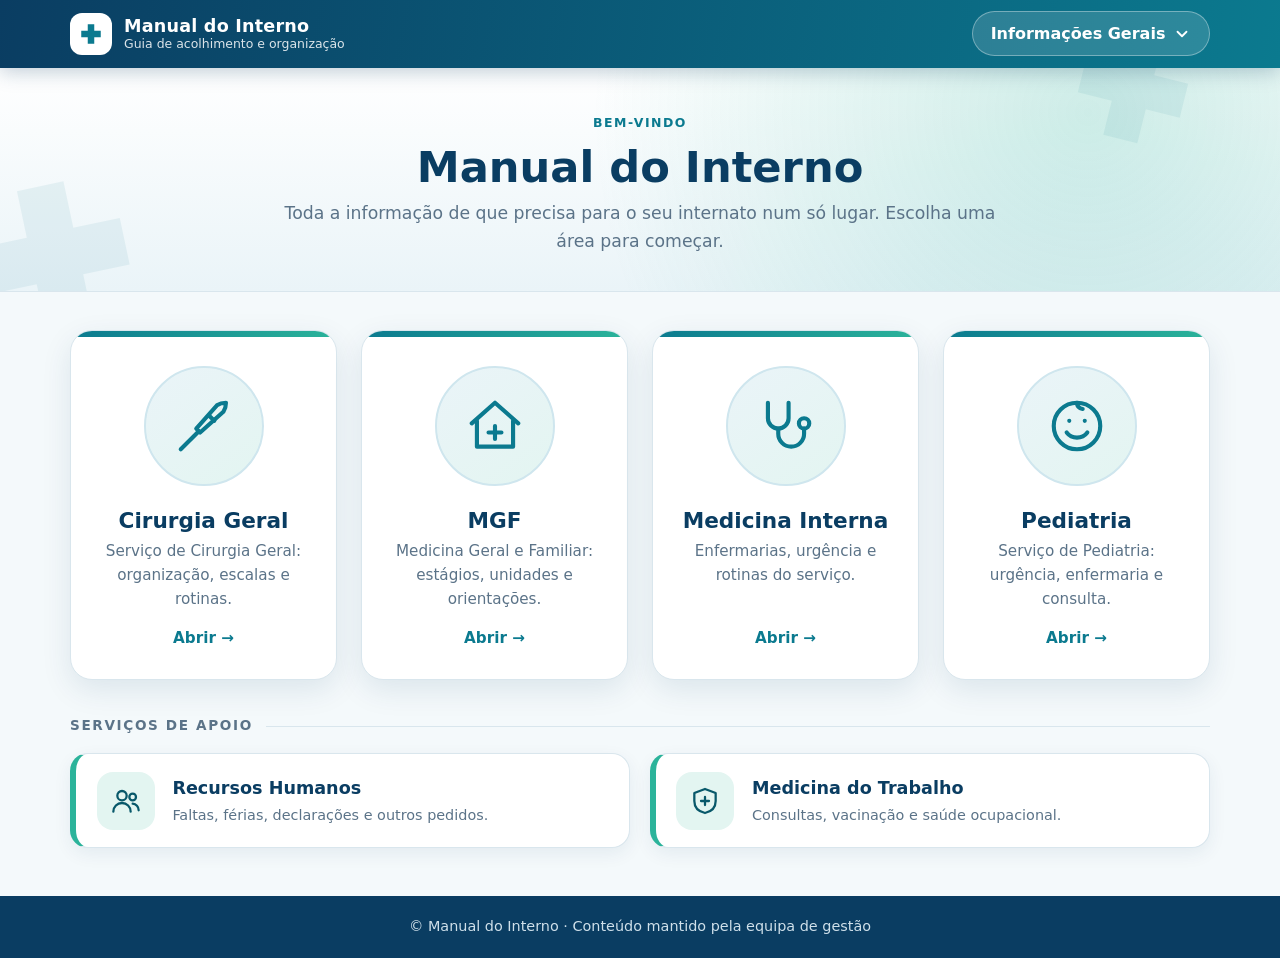
==== index.html @ 47768788 "Add files via upload" ====
<!DOCTYPE html>
<html lang="pt-PT">
<head>
  <meta charset="utf-8">
  <meta name="viewport" content="width=device-width, initial-scale=1">
  <title>Manual do Interno</title>
  <meta name="description" content="Manual do Interno – informação de acolhimento e organização para médicos internos.">
  <link rel="icon" href="assets/favicon.svg" type="image/svg+xml">
  <link rel="stylesheet" href="assets/style.css">
</head>
<body>
  <a class="skip" href="#app">Saltar para o conteúdo</a>

  <header class="topbar">
    <div class="topbar__inner">
      <a class="brand" href="#/" aria-label="Manual do Interno – página inicial">
        <span class="brand__logo" aria-hidden="true">
          <svg viewBox="0 0 24 24"><path d="M9 3h6v6h6v6h-6v6H9v-6H3V9h6z"/></svg>
        </span>
        <span class="brand__text">
          <strong id="brand-name">Manual do Interno</strong>
          <small id="brand-sub"></small>
        </span>
      </a>

      <nav class="menu" aria-label="Menu principal">
        <button class="menu__btn" id="menu-btn" type="button" aria-haspopup="true" aria-expanded="false" aria-controls="menu-list">
          Informações Gerais
          <svg viewBox="0 0 24 24" aria-hidden="true"><path d="M6 9l6 6 6-6"/></svg>
        </button>
        <ul class="menu__list" id="menu-list" hidden></ul>
      </nav>
    </div>
  </header>

  <main id="app" tabindex="-1">
    <p class="loading">A carregar…</p>
  </main>

  <footer class="footer">
    <div class="footer__inner">
      <span id="footer-text"></span>
    </div>
  </footer>

  <script src="assets/app.js"></script>
</body>
</html>
---- assets/style.css ----
:root {
  --teal: #0b7a8f;
  --teal-dark: #08586a;
  --navy: #0a3d62;
  --mint: #2bb39a;
  --mint-soft: #e3f5f1;
  --sky: #eaf4f8;
  --bg: #f4f9fb;
  --card: #ffffff;
  --text: #17324d;
  --muted: #5b7388;
  --line: #d9e6ed;
  --radius: 22px;
  --shadow: 0 10px 30px rgba(10, 61, 98, .10);
  --shadow-hover: 0 18px 40px rgba(10, 61, 98, .18);
}

* { box-sizing: border-box; }
html { scroll-behavior: smooth; }
body {
  margin: 0;
  font-family: "Segoe UI", system-ui, -apple-system, Roboto, "Helvetica Neue", Arial, sans-serif;
  color: var(--text);
  background: var(--bg);
  line-height: 1.6;
  min-height: 100vh;
  display: flex;
  flex-direction: column;
}
main { flex: 1; outline: none; }
a { color: var(--teal); }
.skip { position: absolute; left: -999px; top: 0; background: #fff; padding: .6rem 1rem; z-index: 100; }
.skip:focus { left: 8px; top: 8px; }
:focus-visible { outline: 3px solid var(--mint); outline-offset: 3px; border-radius: 6px; }

/* ---------- Top bar ---------- */
.topbar {
  position: sticky; top: 0; z-index: 50;
  background: linear-gradient(100deg, var(--navy), var(--teal));
  color: #fff;
  box-shadow: 0 4px 18px rgba(10, 61, 98, .25);
}
.topbar__inner {
  max-width: 1180px; margin: 0 auto; padding: .7rem 1.25rem;
  display: flex; align-items: center; justify-content: space-between; gap: 1rem;
}
.brand { display: flex; align-items: center; gap: .75rem; color: #fff; text-decoration: none; min-width: 0; }
.brand__logo {
  flex: none; width: 42px; height: 42px; border-radius: 12px; background: #fff;
  display: grid; place-items: center;
}
.brand__logo svg { width: 26px; height: 26px; fill: var(--teal); }
.brand__text { display: flex; flex-direction: column; line-height: 1.2; min-width: 0; }
.brand__text strong { font-size: 1.1rem; letter-spacing: .2px; }
.brand__text small { opacity: .85; font-size: .78rem; white-space: nowrap; }

.menu { position: relative; }
.menu__btn {
  white-space: nowrap; flex: none;
  display: inline-flex; align-items: center; gap: .5rem;
  background: rgba(255, 255, 255, .14); color: #fff;
  border: 1px solid rgba(255, 255, 255, .35); border-radius: 999px;
  padding: .55rem 1.1rem; font: inherit; font-weight: 600; cursor: pointer;
  transition: background .2s;
}
.menu__btn:hover, .menu__btn[aria-expanded="true"] { background: rgba(255, 255, 255, .26); }
.menu__btn svg { width: 18px; height: 18px; fill: none; stroke: currentColor; stroke-width: 2.4; stroke-linecap: round; stroke-linejoin: round; transition: transform .2s; }
.menu__btn[aria-expanded="true"] svg { transform: rotate(180deg); }
.menu__list {
  position: absolute; right: 0; top: calc(100% + 10px);
  min-width: 270px; max-width: 86vw; margin: 0; padding: .5rem; list-style: none;
  background: #fff; color: var(--text); border-radius: 16px; box-shadow: var(--shadow-hover);
  border: 1px solid var(--line);
}
.menu__list[hidden] { display: none; }
.menu__list a {
  display: block; padding: .65rem .9rem; border-radius: 10px;
  color: var(--text); text-decoration: none; font-weight: 500;
}
.menu__list a:hover, .menu__list a:focus-visible { background: var(--sky); color: var(--teal-dark); }

/* ---------- Hero ---------- */
.hero {
  position: relative; overflow: hidden;
  background:
    radial-gradient(circle at 85% 20%, rgba(43, 179, 154, .22), transparent 45%),
    linear-gradient(180deg, #ffffff, var(--sky));
  border-bottom: 1px solid var(--line);
}
.hero::before, .hero::after {
  content: ""; position: absolute; width: 190px; height: 190px; opacity: .07;
  background: no-repeat center / contain url("data:image/svg+xml,%3Csvg xmlns='http://www.w3.org/2000/svg' viewBox='0 0 24 24'%3E%3Cpath fill='%230b7a8f' d='M9 3h6v6h6v6h-6v6H9v-6H3V9h6z'/%3E%3C/svg%3E");
}
.hero::before { left: -40px; bottom: -60px; transform: rotate(-12deg); }
.hero::after { right: 6%; top: -50px; width: 140px; height: 140px; transform: rotate(14deg); }
.hero__inner { position: relative; max-width: 1180px; margin: 0 auto; padding: 2.6rem 1.25rem 2.2rem; text-align: center; }
.hero h1 { margin: 0 0 .5rem; font-size: clamp(1.8rem, 4vw, 2.7rem); color: var(--navy); line-height: 1.15; }
.hero p { margin: 0 auto; max-width: 720px; color: var(--muted); font-size: 1.08rem; }
.hero--page .hero__inner { text-align: left; padding: 2rem 1.25rem 1.8rem; }
.hero--page p { margin: 0; }

.wrap { max-width: 1180px; margin: 0 auto; padding: 0 1.25rem; }

.eyebrow {
  display: inline-block; margin-bottom: .6rem;
  font-size: .78rem; font-weight: 700; letter-spacing: .12em; text-transform: uppercase; color: var(--teal);
}

/* ---------- Home: big area cards ---------- */
.areas { padding: 2.4rem 0 1.2rem; }
.areas__grid {
  display: grid; gap: 1.5rem;
  grid-template-columns: repeat(4, minmax(0, 1fr));
}
.area-card {
  display: flex; flex-direction: column; align-items: center; text-align: center;
  padding: 2.2rem 1.2rem 1.8rem; gap: .9rem;
  background: var(--card); border: 1px solid var(--line); border-radius: var(--radius);
  box-shadow: var(--shadow); text-decoration: none; color: var(--text);
  transition: transform .2s, box-shadow .2s, border-color .2s;
  position: relative; overflow: hidden;
}
.area-card::before {
  content: ""; position: absolute; inset: 0 0 auto 0; height: 6px;
  background: linear-gradient(90deg, var(--teal), var(--mint));
}
.area-card:hover, .area-card:focus-visible { transform: translateY(-6px); box-shadow: var(--shadow-hover); border-color: var(--mint); }
.area-card__icon {
  width: 120px; height: 120px; border-radius: 50%;
  display: grid; place-items: center;
  background: linear-gradient(145deg, var(--sky), var(--mint-soft));
  border: 2px solid #cfe6ee;
  transition: background .2s;
}
.area-card:hover .area-card__icon { background: linear-gradient(145deg, var(--teal), var(--mint)); }
.area-card__icon svg { width: 62px; height: 62px; fill: none; stroke: var(--teal); stroke-width: 1.6; stroke-linecap: round; stroke-linejoin: round; transition: stroke .2s; }
.area-card:hover .area-card__icon svg { stroke: #fff; }
.area-card h2 { margin: .2rem 0 0; font-size: 1.35rem; color: var(--navy); }
.area-card p { margin: 0; color: var(--muted); font-size: .95rem; }
.area-card__go { margin-top: auto; font-weight: 600; color: var(--teal); font-size: .95rem; }

/* ---------- Home: small support cards ---------- */
.support { padding: 1rem 0 3rem; }
.support h3 {
  margin: 0 0 1rem; font-size: .85rem; letter-spacing: .12em; text-transform: uppercase; color: var(--muted);
  display: flex; align-items: center; gap: .8rem;
}
.support h3::after { content: ""; flex: 1; height: 1px; background: var(--line); }
.support__grid { display: grid; gap: 1.2rem; grid-template-columns: repeat(2, minmax(0, 1fr)); }
.mini-card {
  display: flex; align-items: center; gap: 1.1rem; padding: 1.1rem 1.3rem;
  background: var(--card); border: 1px solid var(--line); border-left: 6px solid var(--mint);
  border-radius: 18px; text-decoration: none; color: var(--text);
  box-shadow: 0 6px 18px rgba(10, 61, 98, .07);
  transition: transform .2s, box-shadow .2s;
}
.mini-card:hover, .mini-card:focus-visible { transform: translateY(-3px); box-shadow: var(--shadow); }
.mini-card__icon { flex: none; width: 58px; height: 58px; border-radius: 16px; background: var(--mint-soft); display: grid; place-items: center; }
.mini-card__icon svg { width: 32px; height: 32px; fill: none; stroke: var(--teal-dark); stroke-width: 1.7; stroke-linecap: round; stroke-linejoin: round; }
.mini-card h2 { margin: 0; font-size: 1.1rem; color: var(--navy); }
.mini-card p { margin: .1rem 0 0; font-size: .9rem; color: var(--muted); }

/* ---------- Content pages ---------- */
.crumbs { margin-bottom: .8rem; font-size: .92rem; }
.crumbs a { text-decoration: none; font-weight: 600; }
.crumbs a:hover { text-decoration: underline; }
.page { padding: 2rem 0 3.5rem; display: grid; gap: 1.4rem; }
.panel {
  background: var(--card); border: 1px solid var(--line); border-radius: 18px;
  padding: 1.6rem 1.8rem; box-shadow: 0 6px 18px rgba(10, 61, 98, .06);
}
.panel > h2 {
  margin: 0 0 .8rem; font-size: 1.3rem; color: var(--navy);
  padding-left: .8rem; border-left: 5px solid var(--mint);
}
.panel img.cover { width: 100%; border-radius: 14px; margin-bottom: 1rem; }
.links { list-style: none; margin: 0; padding: 0; display: grid; gap: .6rem; }
.links a {
  display: flex; align-items: center; gap: .7rem; padding: .75rem 1rem;
  background: var(--sky); border-radius: 12px; text-decoration: none; font-weight: 600; color: var(--teal-dark);
}
.links a:hover { background: var(--mint-soft); }
.links svg { width: 20px; height: 20px; flex: none; fill: none; stroke: currentColor; stroke-width: 2; stroke-linecap: round; stroke-linejoin: round; }

.prose > :first-child { margin-top: 0; }
.prose > :last-child { margin-bottom: 0; }
.prose h1, .prose h2, .prose h3 { color: var(--navy); line-height: 1.25; }
.prose h3 { font-size: 1.1rem; }
.prose blockquote { margin: 1rem 0; padding: .6rem 1rem; background: var(--mint-soft); border-left: 4px solid var(--mint); border-radius: 0 10px 10px 0; }
.prose code { background: var(--sky); padding: .1rem .4rem; border-radius: 6px; font-size: .92em; }
.prose img { max-width: 100%; border-radius: 12px; }
.prose hr { border: 0; border-top: 1px solid var(--line); margin: 1.4rem 0; }
.prose ul, .prose ol { padding-left: 1.4rem; }

.notice { padding: 2rem; text-align: center; color: var(--muted); }
.error { background: #fff4f4; border: 1px solid #f1c3c3; color: #8a2b2b; padding: 1rem 1.2rem; border-radius: 12px; margin: 2rem auto; max-width: 720px; }
.loading { text-align: center; padding: 4rem 1rem; color: var(--muted); }

.footer { background: var(--navy); color: #cfe0ea; font-size: .9rem; }
.footer__inner { max-width: 1180px; margin: 0 auto; padding: 1.2rem 1.25rem; text-align: center; }

/* ---------- Responsive ---------- */
@media (max-width: 1020px) {
  .areas__grid { grid-template-columns: repeat(2, minmax(0, 1fr)); }
}
@media (max-width: 640px) {
  .areas__grid, .support__grid { grid-template-columns: 1fr; }
  .brand__text small { display: none; }
  .menu__btn { padding: .45rem .8rem; font-size: .85rem; }
  .brand__text strong { font-size: .95rem; }
  .topbar__inner { padding: .6rem 1rem; }
  .area-card { flex-direction: row; text-align: left; padding: 1.2rem; }
  .area-card__icon { width: 84px; height: 84px; flex: none; }
  .area-card__icon svg { width: 44px; height: 44px; }
  .area-card__go { display: none; }
  .panel { padding: 1.2rem; }
}
@media (prefers-reduced-motion: reduce) { * { transition: none !important; scroll-behavior: auto !important; } }
@media print { .topbar, .footer, .crumbs { display: none; } body { background: #fff; } .panel { box-shadow: none; } }
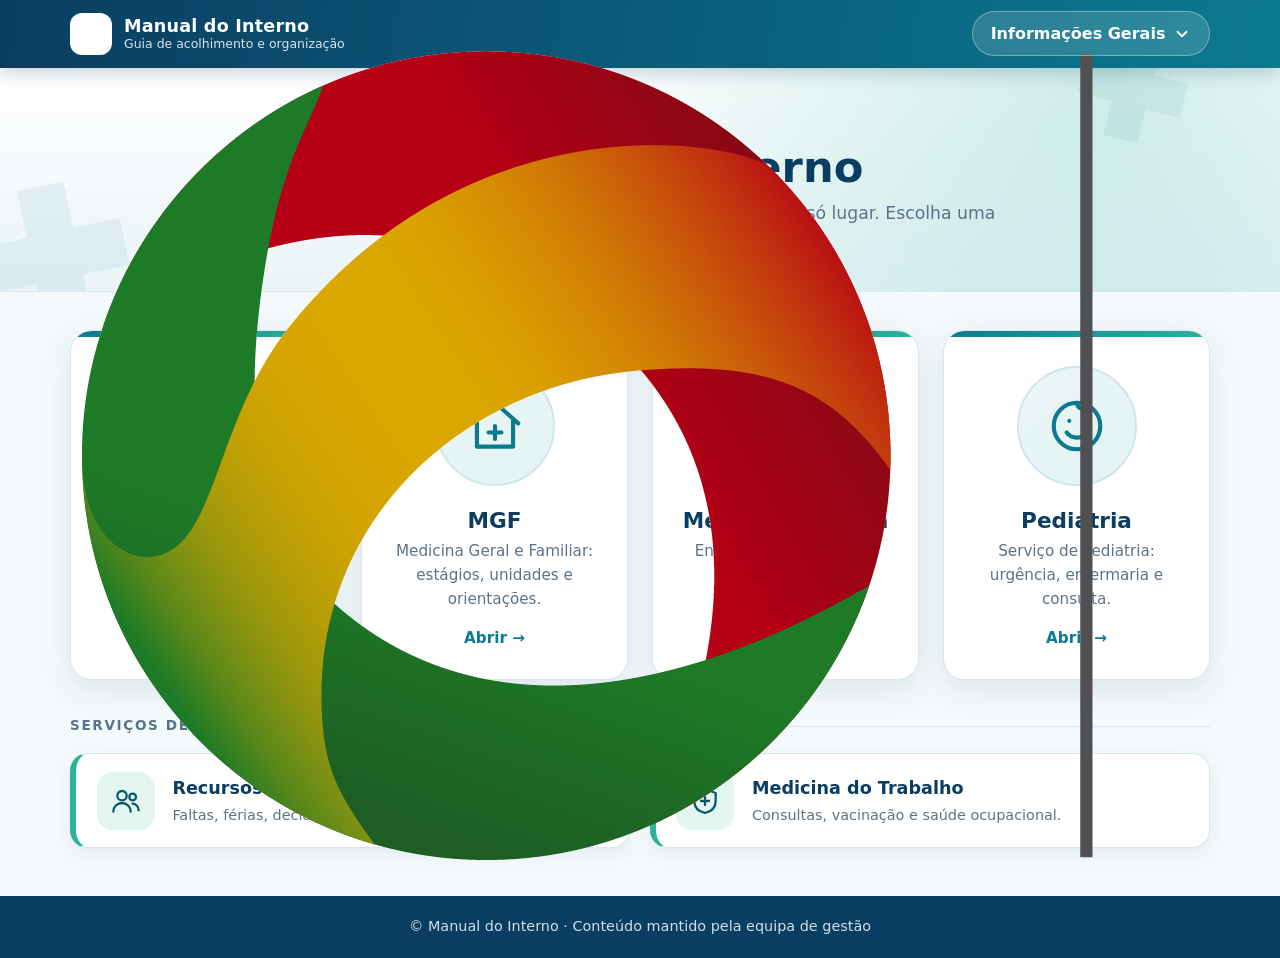
==== commit 5c74f95d: "Update index.html" ====
--- a/index.html
+++ b/index.html
@@ -15,7 +15,7 @@
     <div class="topbar__inner">
       <a class="brand" href="#/" aria-label="Manual do Interno – página inicial">
         <span class="brand__logo" aria-hidden="true">
-          <svg viewBox="0 0 24 24"><path d="M9 3h6v6h6v6h-6v6H9v-6H3V9h6z"/></svg>
+          <img src="assets/ulscoimbra.png" alt="">
         </span>
         <span class="brand__text">
           <strong id="brand-name">Manual do Interno</strong>
